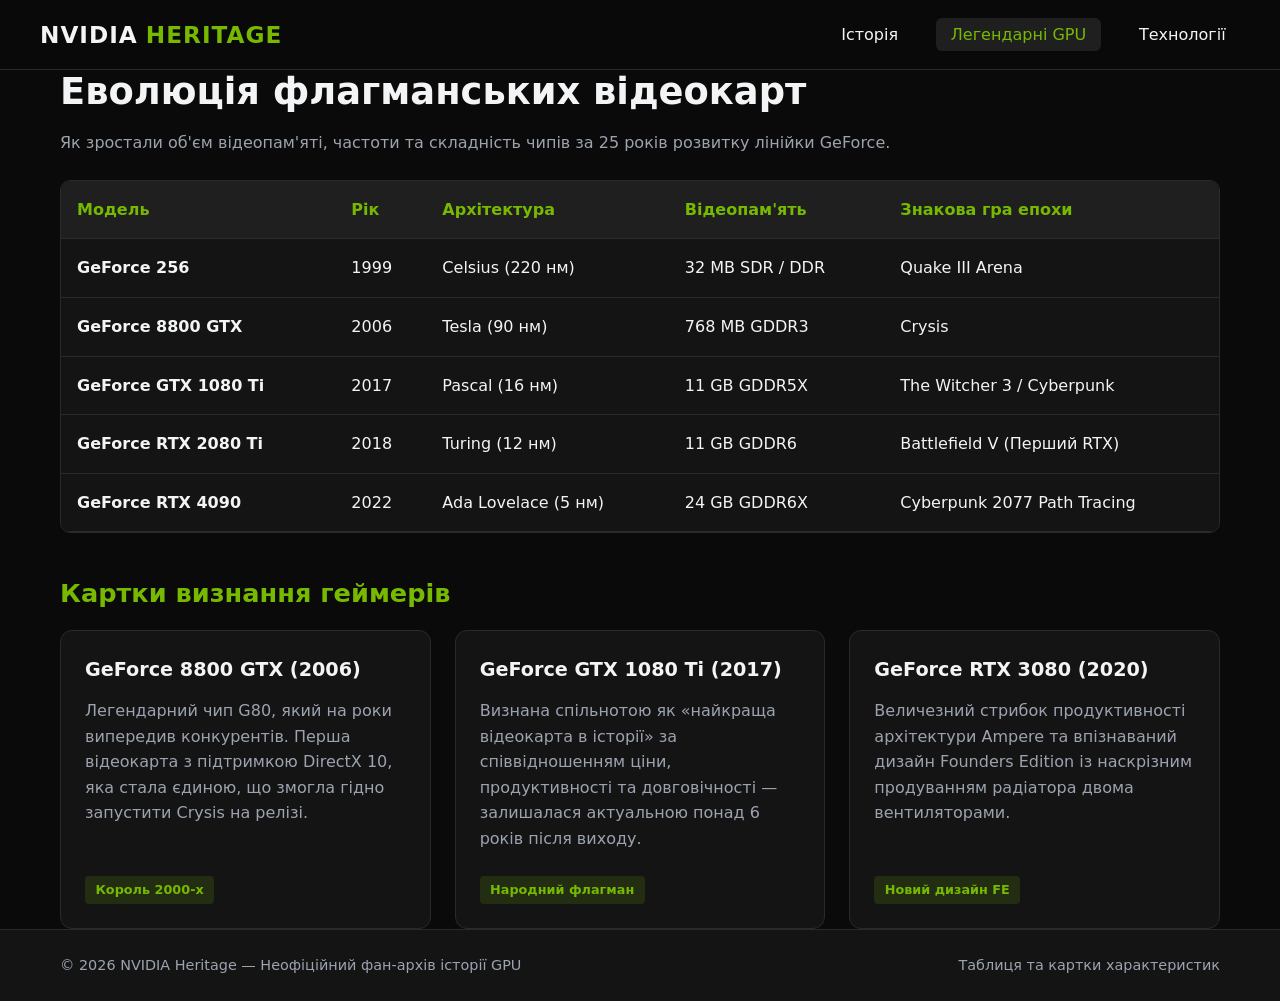
==== gpus.html @ 5155ca0e "NV HUB" ====
<!DOCTYPE html>
<html lang="uk">
<head>
  <meta charset="UTF-8">
  <meta name="viewport" content="width=device-width, initial-scale=1.0">
  <title>NVIDIA Heritage — Легендарні відеокарти</title>
  <link rel="stylesheet" href="css/style.css">
</head>
<body>
  <header>
    <div class="container navbar">
      <a href="index.html" class="logo">NVIDIA <span>HERITAGE</span></a>
      <ul class="nav-links">
        <li><a href="index.html">Історія</a></li>
        <li><a href="gpus.html" class="active">Легендарні GPU</a></li>
        <li><a href="tech.html">Технології</a></li>
      </ul>
    </div>
  </header>

  <main class="container">
    <h1>Еволюція флагманських відеокарт</h1>
    <p>Як зростали об'єм відеопам'яті, частоти та складність чипів за 25 років розвитку лінійки GeForce.</p>

    <div class="table-wrapper">
      <table>
        <thead>
          <tr>
            <th>Модель</th>
            <th>Рік</th>
            <th>Архітектура</th>
            <th>Відеопам'ять</th>
            <th>Знакова гра епохи</th>
          </tr>
        </thead>
        <tbody>
          <tr>
            <td><strong>GeForce 256</strong></td>
            <td>1999</td>
            <td>Celsius (220 нм)</td>
            <td>32 MB SDR / DDR</td>
            <td>Quake III Arena</td>
          </tr>
          <tr>
            <td><strong>GeForce 8800 GTX</strong></td>
            <td>2006</td>
            <td>Tesla (90 нм)</td>
            <td>768 MB GDDR3</td>
            <td>Crysis</td>
          </tr>
          <tr>
            <td><strong>GeForce GTX 1080 Ti</strong></td>
            <td>2017</td>
            <td>Pascal (16 нм)</td>
            <td>11 GB GDDR5X</td>
            <td>The Witcher 3 / Cyberpunk</td>
          </tr>
          <tr>
            <td><strong>GeForce RTX 2080 Ti</strong></td>
            <td>2018</td>
            <td>Turing (12 нм)</td>
            <td>11 GB GDDR6</td>
            <td>Battlefield V (Перший RTX)</td>
          </tr>
          <tr>
            <td><strong>GeForce RTX 4090</strong></td>
            <td>2022</td>
            <td>Ada Lovelace (5 нм)</td>
            <td>24 GB GDDR6X</td>
            <td>Cyberpunk 2077 Path Tracing</td>
          </tr>
        </tbody>
      </table>
    </div>

    <h2>Картки визнання геймерів</h2>
    <div class="grid-3">
      <article class="card">
        <div>
          <h3>GeForce 8800 GTX (2006)</h3>
          <p>Легендарний чип G80, який на роки випередив конкурентів. Перша відеокарта з підтримкою DirectX 10, яка стала єдиною, що змогла гідно запустити Crysis на релізі.</p>
        </div>
        <span class="tag">Король 2000-х</span>
      </article>

      <article class="card">
        <div>
          <h3>GeForce GTX 1080 Ti (2017)</h3>
          <p>Визнана спільнотою як «найкраща відеокарта в історії» за співвідношенням ціни, продуктивності та довговічності — залишалася актуальною понад 6 років після виходу.</p>
        </div>
        <span class="tag">Народний флагман</span>
      </article>

      <article class="card">
        <div>
          <h3>GeForce RTX 3080 (2020)</h3>
          <p>Величезний стрибок продуктивності архітектури Ampere та впізнаваний дизайн Founders Edition із наскрізним продуванням радіатора двома вентиляторами.</p>
        </div>
        <span class="tag">Новий дизайн FE</span>
      </article>
    </div>
  </main>

  <footer>
    <div class="container footer-content">
      <span>© 2026 NVIDIA Heritage — Неофіційний фан-архів історії GPU</span>
      <span>Таблиця та картки характеристик</span>
    </div>
  </footer>
</body>
</html>
---- css/style.css ----
/* Фірмова палітра NVIDIA */
:root {
  --bg-dark: #0a0a0a;
  --bg-card: #141414;
  --bg-elevated: #1f1f1f;
  --text-main: #f3f4f6;
  --text-muted: #9ca3af;
  --accent: #76b900;      /* Фірмовий зелений NVIDIA */
  --accent-hover: #5e9400;
  --border: #2a2a2a;
}

* {
  box-sizing: border-box;
  margin: 0;
  padding: 0;
}

html {
  scroll-behavior: smooth;
}

body {
  font-family: 'Segoe UI', system-ui, -apple-system, sans-serif;
  background-color: var(--bg-dark);
  color: var(--text-main);
  line-height: 1.6;
  display: flex;
  flex-direction: column;
  min-height: 100vh;
}

a {
  color: inherit;
  text-decoration: none;
}

.container {
  width: 100%;
  max-width: 1200px;
  margin: 0 auto;
  padding: 0 1.25rem;
}

/* --- HEADER & NAVIGATION (Flexbox) --- */
header {
  background-color: rgba(10, 10, 10, 0.95);
  border-bottom: 1px solid var(--border);
  position: sticky;
  top: 0;
  z-index: 100;
}

.navbar {
  display: flex;
  justify-content: space-between;
  align-items: center;
  padding: 1rem 0;
  flex-wrap: wrap;
  gap: 1rem;
}

.logo {
  font-size: 1.45rem;
  font-weight: 800;
  letter-spacing: 1px;
  text-transform: uppercase;
  display: flex;
  align-items: center;
  gap: 0.5rem;
}

.logo span {
  color: var(--accent);
}

.nav-links {
  display: flex;
  list-style: none;
  gap: 1.5rem;
}

.nav-links a {
  font-weight: 500;
  padding: 0.45rem 0.9rem;
  border-radius: 6px;
  transition: all 0.2s ease;
}

.nav-links a:hover,
.nav-links a.active {
  background-color: var(--bg-elevated);
  color: var(--accent);
}

/* --- MAIN --- */
main {
  flex: 1;
  padding: 2.5rem 0;
}

h1 {
  font-size: 2.3rem;
  margin-bottom: 1rem;
  line-height: 1.2;
}

h2 {
  font-size: 1.6rem;
  margin: 2.5rem 0 1rem;
  color: var(--accent);
}

p {
  margin-bottom: 1rem;
  color: var(--text-muted);
}

.btn {
  display: inline-block;
  background-color: var(--accent);
  color: #000000;
  font-weight: 700;
  padding: 0.8rem 1.6rem;
  border-radius: 6px;
  border: none;
  cursor: pointer;
  text-transform: uppercase;
  font-size: 0.9rem;
  letter-spacing: 0.5px;
  transition: background 0.2s;
}

.btn:hover {
  background-color: var(--accent-hover);
  color: #ffffff;
}

/* --- HERO SECTION (CSS Grid) --- */
.hero {
  display: grid;
  grid-template-columns: 1.3fr 1fr;
  gap: 2.5rem;
  align-items: center;
  background: linear-gradient(145deg, #141414, #0f1a05);
  padding: 2.5rem;
  border-radius: 14px;
  border: 1px solid var(--border);
  border-left: 4px solid var(--accent);
}

.hero-stats {
  background-color: var(--bg-dark);
  border: 1px solid var(--border);
  border-radius: 10px;
  padding: 1.5rem;
  display: flex;
  flex-direction: column;
  gap: 0.85rem;
}

.stat-row {
  display: flex;
  justify-content: space-between;
  border-bottom: 1px solid var(--border);
  padding-bottom: 0.5rem;
  font-size: 0.95rem;
}

.stat-row:last-child {
  border-bottom: none;
  padding-bottom: 0;
}

.stat-row strong {
  color: var(--accent);
}

/* --- CARDS GRID (CSS Grid) --- */
.grid-3 {
  display: grid;
  grid-template-columns: repeat(3, 1fr);
  gap: 1.5rem;
}

.card {
  background-color: var(--bg-card);
  border: 1px solid var(--border);
  border-radius: 12px;
  padding: 1.5rem;
  display: flex;
  flex-direction: column;
  justify-content: space-between;
  transition: border-color 0.2s;
}

.card:hover {
  border-color: var(--accent);
}

.card-link {
  cursor: pointer;
  transition: transform 0.2s ease, border-color 0.2s ease, box-shadow 0.2s ease;
}

.card-link:hover {
  transform: translateY(-4px);
  border-color: var(--accent);
  box-shadow: 0 8px 24px rgba(118, 185, 0, 0.15);
}

.card-hint {
  display: inline-block;
  margin-top: 1rem;
  font-size: 0.85rem;
  color: var(--accent);
  font-weight: 600;
}

.card h3 {
  margin-bottom: 0.75rem;
  color: var(--text-main);
  font-size: 1.2rem;
}

.tag {
  display: inline-block;
  font-size: 0.8rem;
  padding: 0.25rem 0.65rem;
  border-radius: 4px;
  background: rgba(118, 185, 0, 0.15);
  color: var(--accent);
  font-weight: 600;
  margin-top: 0.5rem;
  align-self: flex-start;
}

.era-details {
  display: flex;
  flex-direction: column;
  gap: 2.5rem;
  margin-top: 2rem;
}

.era-block {
  display: grid;
  grid-template-columns: 1fr 1.2fr;
  gap: 2rem;
  align-items: center;
  background-color: var(--bg-card);
  border: 1px solid var(--border);
  border-radius: 14px;
  padding: 2rem;
  scroll-margin-top: 90px;
}

.era-block.reverse {
  grid-template-columns: 1.2fr 1fr;
}

.era-block.reverse .era-media {
  order: 2;
}

.era-img {
  width: 100%;
  aspect-ratio: 16 / 9;
  object-fit: cover;
  border-radius: 10px;
  border: 1px solid var(--border);
  display: block;
}

.era-text h3 {
  font-size: 1.4rem;
  color: var(--text-main);
  margin-bottom: 0.75rem;
}

.era-specs {
  list-style: none;
  margin-top: 1rem;
  padding-top: 1rem;
  border-top: 1px solid var(--border);
  display: flex;
  flex-wrap: wrap;
  gap: 1rem;
  font-size: 0.85rem;
  color: var(--text-muted);
}

.era-specs li strong {
  color: var(--accent);
}

/* --- TABLE (Page 2) --- */
.table-wrapper {
  overflow-x: auto;
  margin: 1.5rem 0 2.5rem;
  border-radius: 10px;
  border: 1px solid var(--border);
}

table {
  width: 100%;
  border-collapse: collapse;
  background-color: var(--bg-card);
  text-align: left;
}

th, td {
  padding: 1rem;
  border-bottom: 1px solid var(--border);
}

th {
  background-color: var(--bg-elevated);
  color: var(--accent);
  font-weight: 700;
}

tr:hover td {
  background-color: rgba(118, 185, 0, 0.04);
}

/* --- TECH & FORM LAYOUT (Page 3 - CSS Grid) --- */
.tech-layout {
  display: grid;
  grid-template-columns: 1.4fr 1fr;
  gap: 2rem;
  margin-top: 1.5rem;
}

.timeline-item {
  background: var(--bg-card);
  padding: 1.25rem 1.5rem;
  border-left: 3px solid var(--accent);
  border-radius: 0 8px 8px 0;
  margin-bottom: 1rem;
}

.timeline-item h3 {
  margin-bottom: 0.4rem;
  color: var(--text-main);
}

.fan-form {
  background: var(--bg-card);
  padding: 1.75rem;
  border-radius: 12px;
  border: 1px solid var(--border);
  display: flex;
  flex-direction: column;
  gap: 1rem;
}

.fan-form h2 {
  margin-top: 0;
}

.form-group {
  display: flex;
  flex-direction: column;
  gap: 0.4rem;
}

label {
  font-size: 0.9rem;
  font-weight: 500;
}

input, textarea, select {
  padding: 0.75rem;
  border-radius: 6px;
  border: 1px solid var(--border);
  background-color: var(--bg-dark);
  color: var(--text-main);
  font-family: inherit;
}

input:focus, textarea:focus, select:focus {
  outline: none;
  border-color: var(--accent);
}

/* --- FOOTER (Flexbox) --- */
footer {
  background-color: var(--bg-card);
  border-top: 1px solid var(--border);
  padding: 1.5rem 0;
  margin-top: auto;
}

.footer-content {
  display: flex;
  justify-content: space-between;
  align-items: center;
  flex-wrap: wrap;
  gap: 1rem;
  color: var(--text-muted);
  font-size: 0.9rem;
}

/* =========================================
   МЕДІАЗАПИТИ (3 РОЗМІТКИ)
   ========================================= */

/* Планшети (до 900px) */
@media (max-width: 900px) {
  .hero {
    grid-template-columns: 1fr;
    padding: 1.75rem;
  }

  .grid-3 {
    grid-template-columns: repeat(2, 1fr);
  }

  .tech-layout {
    grid-template-columns: 1fr;
  }

  .era-block,
  .era-block.reverse {
    grid-template-columns: 1fr;
    padding: 1.5rem;
  }

  .era-block.reverse .era-media {
    order: 0;
  }
}

/* Мобільні телефони (до 600px) */
@media (max-width: 600px) {
  h1 {
    font-size: 1.75rem;
  }

  .navbar {
    flex-direction: column;
    align-items: flex-start;
  }

  .nav-links {
    width: 100%;
    justify-content: space-between;
    gap: 0.4rem;
  }

  .nav-links a {
    padding: 0.4rem 0.5rem;
    font-size: 0.92rem;
  }

  .grid-3 {
    grid-template-columns: 1fr;
  }

  .footer-content {
    flex-direction: column;
    text-align: center;
  }
}
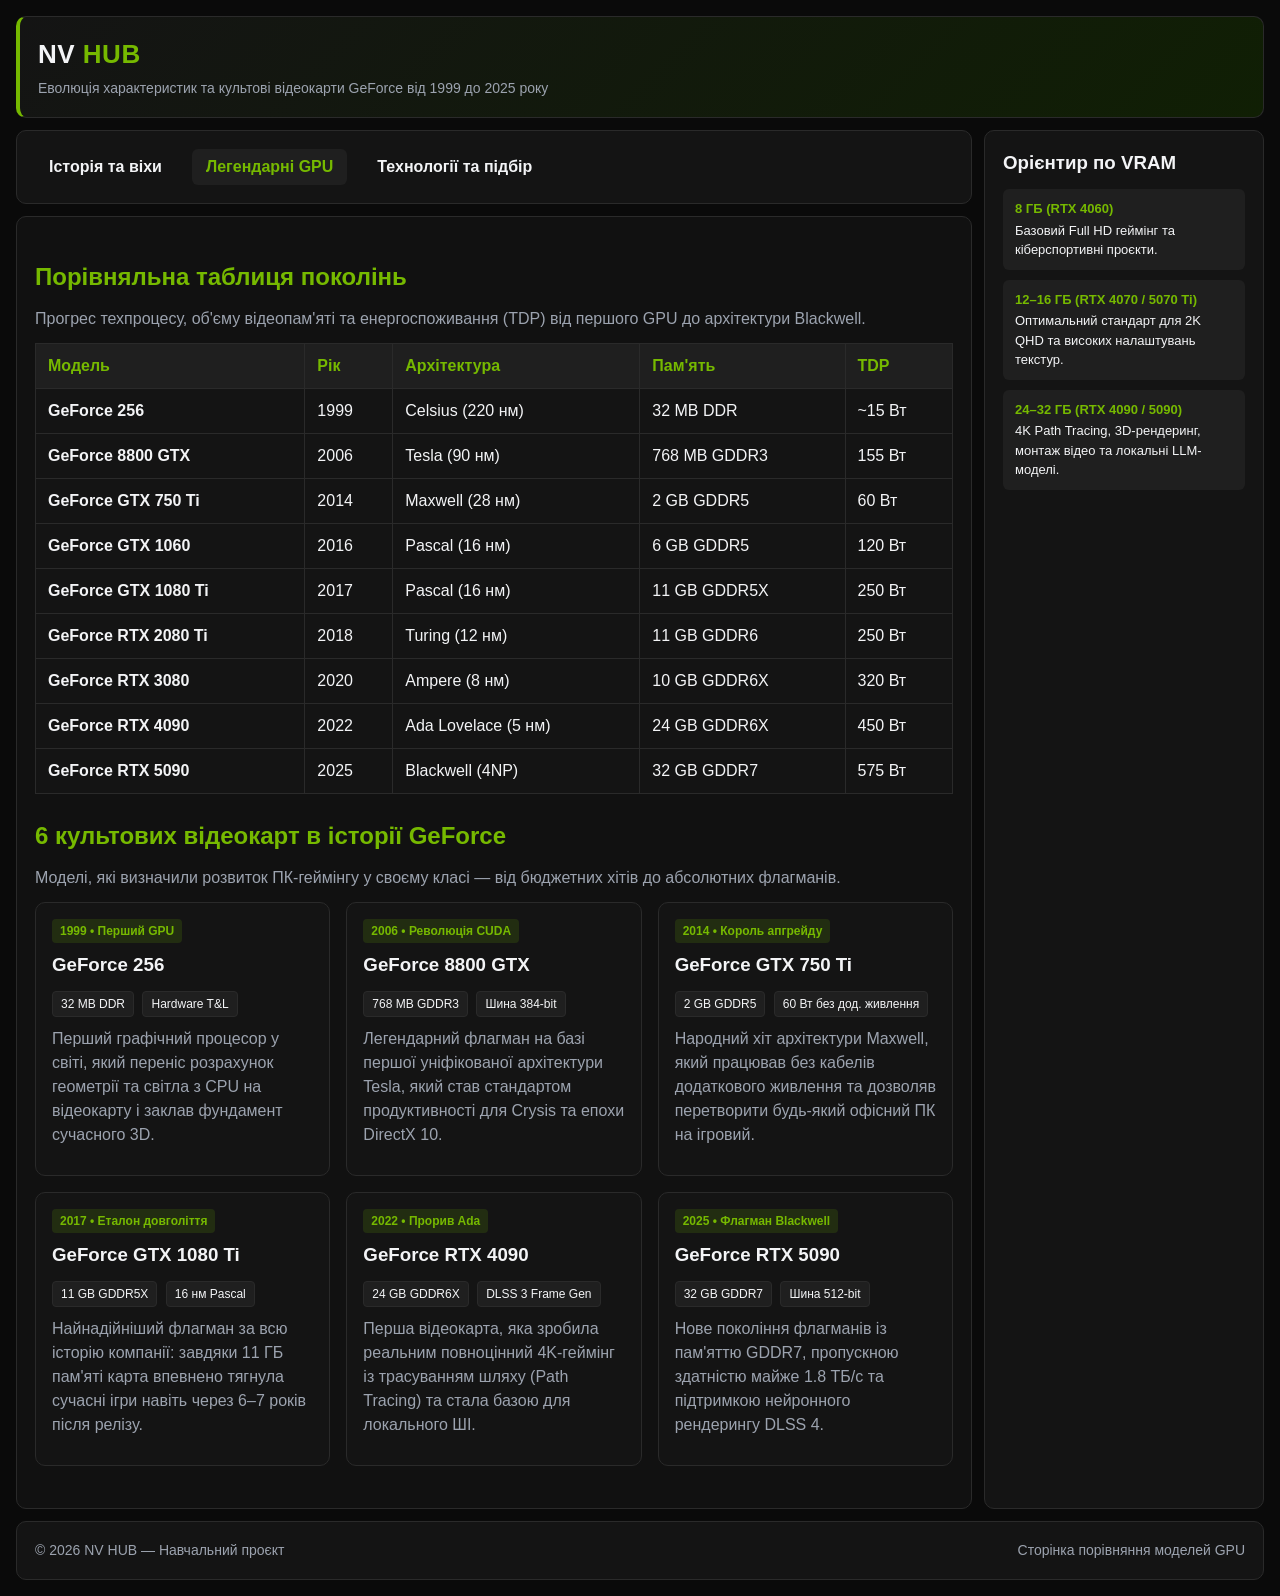
==== commit 65826ae3: "final" ====
--- a/gpus.html
+++ b/gpus.html
@@ -3,109 +3,193 @@
 <head>
   <meta charset="UTF-8">
   <meta name="viewport" content="width=device-width, initial-scale=1.0">
-  <title>NVIDIA Heritage — Легендарні відеокарти</title>
+  <title>NV HUB — Легендарні відеокарти</title>
   <link rel="stylesheet" href="css/style.css">
 </head>
 <body>
-  <header>
-    <div class="container navbar">
-      <a href="index.html" class="logo">NVIDIA <span>HERITAGE</span></a>
-      <ul class="nav-links">
-        <li><a href="index.html">Історія</a></li>
+  <div class="grid-container">
+    <header class="header">
+      <h1>NV <span>HUB</span></h1>
+      <p>Еволюція характеристик та культові відеокарти GeForce від 1999 до 2025 року</p>
+    </header>
+
+    <nav class="top-menu">
+      <ul class="menu-list">
+        <li><a href="index.html">Історія та віхи</a></li>
         <li><a href="gpus.html" class="active">Легендарні GPU</a></li>
-        <li><a href="tech.html">Технології</a></li>
+        <li><a href="tech.html">Технології та підбір</a></li>
       </ul>
-    </div>
-  </header>
+    </nav>
 
-  <main class="container">
-    <h1>Еволюція флагманських відеокарт</h1>
-    <p>Як зростали об'єм відеопам'яті, частоти та складність чипів за 25 років розвитку лінійки GeForce.</p>
+    <main class="content">
+      <h2>Порівняльна таблиця поколінь</h2>
+      <p>Прогрес техпроцесу, об'єму відеопам'яті та енергоспоживання (TDP) від першого GPU до архітектури Blackwell.</p>
 
-    <div class="table-wrapper">
-      <table>
-        <thead>
-          <tr>
-            <th>Модель</th>
-            <th>Рік</th>
-            <th>Архітектура</th>
-            <th>Відеопам'ять</th>
-            <th>Знакова гра епохи</th>
-          </tr>
-        </thead>
-        <tbody>
-          <tr>
-            <td><strong>GeForce 256</strong></td>
-            <td>1999</td>
-            <td>Celsius (220 нм)</td>
-            <td>32 MB SDR / DDR</td>
-            <td>Quake III Arena</td>
-          </tr>
-          <tr>
-            <td><strong>GeForce 8800 GTX</strong></td>
-            <td>2006</td>
-            <td>Tesla (90 нм)</td>
-            <td>768 MB GDDR3</td>
-            <td>Crysis</td>
-          </tr>
-          <tr>
-            <td><strong>GeForce GTX 1080 Ti</strong></td>
-            <td>2017</td>
-            <td>Pascal (16 нм)</td>
-            <td>11 GB GDDR5X</td>
-            <td>The Witcher 3 / Cyberpunk</td>
-          </tr>
-          <tr>
-            <td><strong>GeForce RTX 2080 Ti</strong></td>
-            <td>2018</td>
-            <td>Turing (12 нм)</td>
-            <td>11 GB GDDR6</td>
-            <td>Battlefield V (Перший RTX)</td>
-          </tr>
-          <tr>
-            <td><strong>GeForce RTX 4090</strong></td>
-            <td>2022</td>
-            <td>Ada Lovelace (5 нм)</td>
-            <td>24 GB GDDR6X</td>
-            <td>Cyberpunk 2077 Path Tracing</td>
-          </tr>
-        </tbody>
-      </table>
-    </div>
+      <div class="table-wrap">
+        <table class="gpu-table">
+          <thead>
+            <tr>
+              <th>Модель</th>
+              <th>Рік</th>
+              <th>Архітектура</th>
+              <th>Пам'ять</th>
+              <th>TDP</th>
+            </tr>
+          </thead>
+          <tbody>
+            <tr>
+              <td><strong>GeForce 256</strong></td>
+              <td>1999</td>
+              <td>Celsius (220 нм)</td>
+              <td>32 MB DDR</td>
+              <td>~15 Вт</td>
+            </tr>
+            <tr>
+              <td><strong>GeForce 8800 GTX</strong></td>
+              <td>2006</td>
+              <td>Tesla (90 нм)</td>
+              <td>768 MB GDDR3</td>
+              <td>155 Вт</td>
+            </tr>
+            <tr>
+              <td><strong>GeForce GTX 750 Ti</strong></td>
+              <td>2014</td>
+              <td>Maxwell (28 нм)</td>
+              <td>2 GB GDDR5</td>
+              <td>60 Вт</td>
+            </tr>
+            <tr>
+              <td><strong>GeForce GTX 1060</strong></td>
+              <td>2016</td>
+              <td>Pascal (16 нм)</td>
+              <td>6 GB GDDR5</td>
+              <td>120 Вт</td>
+            </tr>
+            <tr>
+              <td><strong>GeForce GTX 1080 Ti</strong></td>
+              <td>2017</td>
+              <td>Pascal (16 нм)</td>
+              <td>11 GB GDDR5X</td>
+              <td>250 Вт</td>
+            </tr>
+            <tr>
+              <td><strong>GeForce RTX 2080 Ti</strong></td>
+              <td>2018</td>
+              <td>Turing (12 нм)</td>
+              <td>11 GB GDDR6</td>
+              <td>250 Вт</td>
+            </tr>
+            <tr>
+              <td><strong>GeForce RTX 3080</strong></td>
+              <td>2020</td>
+              <td>Ampere (8 нм)</td>
+              <td>10 GB GDDR6X</td>
+              <td>320 Вт</td>
+            </tr>
+            <tr>
+              <td><strong>GeForce RTX 4090</strong></td>
+              <td>2022</td>
+              <td>Ada Lovelace (5 нм)</td>
+              <td>24 GB GDDR6X</td>
+              <td>450 Вт</td>
+            </tr>
+            <tr>
+              <td><strong>GeForce RTX 5090</strong></td>
+              <td>2025</td>
+              <td>Blackwell (4NP)</td>
+              <td>32 GB GDDR7</td>
+              <td>575 Вт</td>
+            </tr>
+          </tbody>
+        </table>
+      </div>
 
-    <h2>Картки визнання геймерів</h2>
-    <div class="grid-3">
-      <article class="card">
-        <div>
-          <h3>GeForce 8800 GTX (2006)</h3>
-          <p>Легендарний чип G80, який на роки випередив конкурентів. Перша відеокарта з підтримкою DirectX 10, яка стала єдиною, що змогла гідно запустити Crysis на релізі.</p>
-        </div>
-        <span class="tag">Король 2000-х</span>
-      </article>
+      <h2>6 культових відеокарт в історії GeForce</h2>
+      <p>Моделі, які визначили розвиток ПК-геймінгу у своєму класі — від бюджетних хітів до абсолютних флагманів.</p>
 
-      <article class="card">
-        <div>
-          <h3>GeForce GTX 1080 Ti (2017)</h3>
-          <p>Визнана спільнотою як «найкраща відеокарта в історії» за співвідношенням ціни, продуктивності та довговічності — залишалася актуальною понад 6 років після виходу.</p>
-        </div>
-        <span class="tag">Народний флагман</span>
-      </article>
+      <div class="flex-container">
+        <article class="flex-item">
+          <span class="tag">1999 • Перший GPU</span>
+          <h3>GeForce 256</h3>
+          <div>
+            <span class="spec-badge">32 MB DDR</span>
+            <span class="spec-badge">Hardware T&L</span>
+          </div>
+          <p>Перший графічний процесор у світі, який переніс розрахунок геометрії та світла з CPU на відеокарту і заклав фундамент сучасного 3D.</p>
+        </article>
 
-      <article class="card">
-        <div>
-          <h3>GeForce RTX 3080 (2020)</h3>
-          <p>Величезний стрибок продуктивності архітектури Ampere та впізнаваний дизайн Founders Edition із наскрізним продуванням радіатора двома вентиляторами.</p>
-        </div>
-        <span class="tag">Новий дизайн FE</span>
-      </article>
-    </div>
-  </main>
+        <article class="flex-item">
+          <span class="tag">2006 • Революція CUDA</span>
+          <h3>GeForce 8800 GTX</h3>
+          <div>
+            <span class="spec-badge">768 MB GDDR3</span>
+            <span class="spec-badge">Шина 384-bit</span>
+          </div>
+          <p>Легендарний флагман на базі першої уніфікованої архітектури Tesla, який став стандартом продуктивності для Crysis та епохи DirectX 10.</p>
+        </article>
 
-  <footer>
-    <div class="container footer-content">
-      <span>© 2026 NVIDIA Heritage — Неофіційний фан-архів історії GPU</span>
-      <span>Таблиця та картки характеристик</span>
-    </div>
-  </footer>
+        <article class="flex-item">
+          <span class="tag">2014 • Король апгрейду</span>
+          <h3>GeForce GTX 750 Ti</h3>
+          <div>
+            <span class="spec-badge">2 GB GDDR5</span>
+            <span class="spec-badge">60 Вт без дод. живлення</span>
+          </div>
+          <p>Народний хіт архітектури Maxwell, який працював без кабелів додаткового живлення та дозволяв перетворити будь-який офісний ПК на ігровий.</p>
+        </article>
+
+        <article class="flex-item">
+          <span class="tag">2017 • Еталон довголіття</span>
+          <h3>GeForce GTX 1080 Ti</h3>
+          <div>
+            <span class="spec-badge">11 GB GDDR5X</span>
+            <span class="spec-badge">16 нм Pascal</span>
+          </div>
+          <p>Найнадійніший флагман за всю історію компанії: завдяки 11 ГБ пам'яті карта впевнено тягнула сучасні ігри навіть через 6–7 років після релізу.</p>
+        </article>
+
+        <article class="flex-item">
+          <span class="tag">2022 • Прорив Ada</span>
+          <h3>GeForce RTX 4090</h3>
+          <div>
+            <span class="spec-badge">24 GB GDDR6X</span>
+            <span class="spec-badge">DLSS 3 Frame Gen</span>
+          </div>
+          <p>Перша відеокарта, яка зробила реальним повноцінний 4K-геймінг із трасуванням шляху (Path Tracing) та стала базою для локального ШІ.</p>
+        </article>
+
+        <article class="flex-item">
+          <span class="tag">2025 • Флагман Blackwell</span>
+          <h3>GeForce RTX 5090</h3>
+          <div>
+            <span class="spec-badge">32 GB GDDR7</span>
+            <span class="spec-badge">Шина 512-bit</span>
+          </div>
+          <p>Нове покоління флагманів із пам'яттю GDDR7, пропускною здатністю майже 1.8 ТБ/с та підтримкою нейронного рендерингу DLSS 4.</p>
+        </article>
+      </div>
+    </main>
+
+    <aside class="right-menu">
+      <h3>Орієнтир по VRAM</h3>
+      <div class="fact-box">
+        <strong>8 ГБ (RTX 4060)</strong>
+        Базовий Full HD геймінг та кіберспортивні проєкти.
+      </div>
+      <div class="fact-box">
+        <strong>12–16 ГБ (RTX 4070 / 5070 Ti)</strong>
+        Оптимальний стандарт для 2K QHD та високих налаштувань текстур.
+      </div>
+      <div class="fact-box">
+        <strong>24–32 ГБ (RTX 4090 / 5090)</strong>
+        4K Path Tracing, 3D-рендеринг, монтаж відео та локальні LLM-моделі.
+      </div>
+    </aside>
+
+    <footer class="footer">
+      <span>© 2026 NV HUB — Навчальний проєкт</span>
+      <span>Сторінка порівняння моделей GPU</span>
+    </footer>
+  </div>
 </body>
 </html>
--- a/css/style.css
+++ b/css/style.css
@@ -1,464 +1,368 @@
-/* Фірмова палітра NVIDIA */
+* {
+  box-sizing: border-box;
+}
+
+html {
+  scroll-behavior: smooth;
+}
+
 :root {
   --bg-dark: #0a0a0a;
-  --bg-card: #141414;
+  --bg-panel: #141414;
   --bg-elevated: #1f1f1f;
   --text-main: #f3f4f6;
   --text-muted: #9ca3af;
-  --accent: #76b900;      /* Фірмовий зелений NVIDIA */
+  --accent: #76b900;
   --accent-hover: #5e9400;
   --border: #2a2a2a;
 }
 
-* {
-  box-sizing: border-box;
+body {
+  margin: 0;
+  padding: 16px;
+  font-family: 'Segoe UI', Arial, sans-serif;
+  line-height: 1.5;
+  color: var(--text-main);
+  background: var(--bg-dark);
+}
+
+h1, h2, h3 {
+  margin: 0 0 12px;
+}
+
+h2 {
+  color: var(--accent);
+  margin-top: 24px;
+}
+
+p {
+  margin: 0 0 12px;
+  color: var(--text-muted);
+}
+
+a {
+  color: var(--accent);
+  text-decoration: none;
+}
+
+/* Базові стилі секцій каркасу */
+.header,
+.top-menu,
+.content,
+.right-menu,
+.footer {
+  padding: 18px;
+  border-radius: 10px;
+  border: 1px solid var(--border);
+}
+
+.header     { background: linear-gradient(135deg, #141414, #101f04); border-left: 4px solid var(--accent); }
+.top-menu   { background: var(--bg-panel); }
+.content    { background: #111111; }
+.right-menu { background: var(--bg-panel); }
+.footer     { background: var(--bg-panel); color: var(--text-muted); }
+
+.header h1 {
+  margin: 0;
+  font-size: 26px;
+  letter-spacing: 0.5px;
+  text-transform: uppercase;
+}
+
+.header h1 span {
+  color: var(--accent);
+}
+
+.header p {
+  margin: 4px 0 0;
+  font-size: 14px;
+}
+
+.right-menu ul {
+  margin: 0;
+  padding-left: 18px;
+  color: var(--text-muted);
+}
+
+.right-menu li {
+  margin-bottom: 8px;
+}
+
+/* ============================================================
+   КРОК 1 · КАРКАС СТОРІНКИ НА GRID (grid-template-areas)
+   ============================================================ */
+
+.grid-container {
+  display: grid;
+  max-width: 1400px;
+  margin: 0 auto;
+  grid-template-columns: 1fr 280px;
+  grid-template-rows: auto auto 1fr auto;
+  grid-template-areas:
+    "header  header"
+    "nav     right"
+    "content right"
+    "footer  footer";
+  gap: 12px;
+  min-height: calc(100vh - 32px);
+}
+
+.header     { grid-area: header; }
+.top-menu   { grid-area: nav; }
+.content    { grid-area: content; }
+.right-menu { grid-area: right; }
+.footer     { grid-area: footer; }
+
+/* ============================================================
+   КРОК 2 · ГОРИЗОНТАЛЬНЕ МЕНЮ НА FLEXBOX
+   ============================================================ */
+
+.menu-list {
+  display: flex;
+  flex-wrap: wrap;
+  gap: 16px;
+  list-style: none;
   margin: 0;
   padding: 0;
 }
 
-html {
-  scroll-behavior: smooth;
-}
-
-body {
-  font-family: 'Segoe UI', system-ui, -apple-system, sans-serif;
-  background-color: var(--bg-dark);
-  color: var(--text-main);
-  line-height: 1.6;
+.menu-list a {
+  display: inline-block;
+  padding: 6px 14px;
+  border-radius: 6px;
+  color: var(--text-main);
+  font-weight: 600;
+  transition: background 0.2s, color 0.2s;
+}
+
+.menu-list a:hover,
+.menu-list a.active {
+  background: var(--bg-elevated);
+  color: var(--accent);
+}
+
+/* ============================================================
+   КРОК 3 · РЯД КАРТОК НА FLEXBOX + ТОЧКИ ЗЛАМУ
+   ============================================================ */
+
+.flex-container {
+  display: flex;
+  flex-wrap: wrap;
+  gap: 16px;
+  margin-bottom: 24px;
+}
+
+.flex-item {
+  flex: 1 1 240px;
+  background: var(--bg-panel);
+  border: 1px solid var(--border);
+  border-radius: 10px;
+  padding: 16px;
   display: flex;
   flex-direction: column;
-  min-height: 100vh;
-}
-
-a {
-  color: inherit;
-  text-decoration: none;
-}
-
-.container {
+  transition: border-color 0.2s, transform 0.2s, box-shadow 0.2s;
+}
+
+.flex-item:hover {
+  border-color: var(--accent);
+  transform: translateY(-2px);
+  box-shadow: 0 6px 18px rgba(118, 185, 0, 0.12);
+}
+
+.flex-item img {
   width: 100%;
-  max-width: 1200px;
-  margin: 0 auto;
-  padding: 0 1.25rem;
-}
-
-/* --- HEADER & NAVIGATION (Flexbox) --- */
-header {
-  background-color: rgba(10, 10, 10, 0.95);
-  border-bottom: 1px solid var(--border);
-  position: sticky;
-  top: 0;
-  z-index: 100;
-}
-
-.navbar {
-  display: flex;
-  justify-content: space-between;
-  align-items: center;
-  padding: 1rem 0;
-  flex-wrap: wrap;
-  gap: 1rem;
-}
-
-.logo {
-  font-size: 1.45rem;
-  font-weight: 800;
-  letter-spacing: 1px;
-  text-transform: uppercase;
-  display: flex;
-  align-items: center;
-  gap: 0.5rem;
-}
-
-.logo span {
-  color: var(--accent);
-}
-
-.nav-links {
-  display: flex;
-  list-style: none;
-  gap: 1.5rem;
-}
-
-.nav-links a {
-  font-weight: 500;
-  padding: 0.45rem 0.9rem;
-  border-radius: 6px;
-  transition: all 0.2s ease;
-}
-
-.nav-links a:hover,
-.nav-links a.active {
-  background-color: var(--bg-elevated);
-  color: var(--accent);
-}
-
-/* --- MAIN --- */
-main {
-  flex: 1;
-  padding: 2.5rem 0;
-}
-
-h1 {
-  font-size: 2.3rem;
-  margin-bottom: 1rem;
-  line-height: 1.2;
-}
-
-h2 {
-  font-size: 1.6rem;
-  margin: 2.5rem 0 1rem;
-  color: var(--accent);
-}
-
-p {
-  margin-bottom: 1rem;
-  color: var(--text-muted);
+  height: 160px;
+  object-fit: cover;
+  border-radius: 6px;
+  margin-bottom: 12px;
+  border: 1px solid var(--border);
+}
+
+.flex-item p {
+  flex-grow: 1;
 }
 
 .btn {
   display: inline-block;
-  background-color: var(--accent);
+  padding: 8px 16px;
+  border-radius: 6px;
+  background: var(--accent);
   color: #000000;
   font-weight: 700;
-  padding: 0.8rem 1.6rem;
-  border-radius: 6px;
+  font-size: 14px;
   border: none;
   cursor: pointer;
-  text-transform: uppercase;
-  font-size: 0.9rem;
-  letter-spacing: 0.5px;
-  transition: background 0.2s;
+  text-decoration: none;
+  transition: background 0.2s, color 0.2s;
 }
 
 .btn:hover {
-  background-color: var(--accent-hover);
+  background: var(--accent-hover);
   color: #ffffff;
 }
 
-/* --- HERO SECTION (CSS Grid) --- */
-.hero {
-  display: grid;
-  grid-template-columns: 1.3fr 1fr;
-  gap: 2.5rem;
-  align-items: center;
-  background: linear-gradient(145deg, #141414, #0f1a05);
-  padding: 2.5rem;
-  border-radius: 14px;
-  border: 1px solid var(--border);
-  border-left: 4px solid var(--accent);
-}
-
-.hero-stats {
-  background-color: var(--bg-dark);
-  border: 1px solid var(--border);
-  border-radius: 10px;
-  padding: 1.5rem;
-  display: flex;
-  flex-direction: column;
-  gap: 0.85rem;
-}
-
-.stat-row {
-  display: flex;
-  justify-content: space-between;
-  border-bottom: 1px solid var(--border);
-  padding-bottom: 0.5rem;
-  font-size: 0.95rem;
-}
-
-.stat-row:last-child {
-  border-bottom: none;
-  padding-bottom: 0;
-}
-
-.stat-row strong {
-  color: var(--accent);
-}
-
-/* --- CARDS GRID (CSS Grid) --- */
-.grid-3 {
-  display: grid;
-  grid-template-columns: repeat(3, 1fr);
-  gap: 1.5rem;
-}
-
-.card {
-  background-color: var(--bg-card);
-  border: 1px solid var(--border);
-  border-radius: 12px;
-  padding: 1.5rem;
-  display: flex;
-  flex-direction: column;
-  justify-content: space-between;
-  transition: border-color 0.2s;
-}
-
-.card:hover {
-  border-color: var(--accent);
-}
-
-.card-link {
-  cursor: pointer;
-  transition: transform 0.2s ease, border-color 0.2s ease, box-shadow 0.2s ease;
-}
-
-.card-link:hover {
-  transform: translateY(-4px);
-  border-color: var(--accent);
-  box-shadow: 0 8px 24px rgba(118, 185, 0, 0.15);
-}
-
-.card-hint {
-  display: inline-block;
-  margin-top: 1rem;
-  font-size: 0.85rem;
-  color: var(--accent);
-  font-weight: 600;
-}
-
-.card h3 {
-  margin-bottom: 0.75rem;
-  color: var(--text-main);
-  font-size: 1.2rem;
+.flex-item .btn {
+  align-self: flex-end;
+}
+
+@media (max-width: 1150px) {
+  .flex-item {
+    flex: 0 0 calc(50% - 8px);
+  }
+}
+
+@media (max-width: 720px) {
+  .flex-item {
+    flex: 0 0 100%;
+  }
+}
+
+/* ============================================================
+   ДОДАТКОВІ ЕЛЕМЕНТИ КОНТЕНТУ (Епохи, Таблиця, Форма)
+   ============================================================ */
+
+.era-detail {
+  background: var(--bg-panel);
+  border: 1px solid var(--border);
+  border-left: 3px solid var(--accent);
+  border-radius: 8px;
+  padding: 18px;
+  margin-bottom: 16px;
+  scroll-margin-top: 20px;
+}
+
+.era-detail ul {
+  margin: 10px 0 0;
+  padding-left: 20px;
+  color: var(--text-muted);
+}
+
+.era-detail li {
+  margin-bottom: 6px;
+}
+
+.era-detail li strong {
+  color: var(--text-main);
 }
 
 .tag {
   display: inline-block;
-  font-size: 0.8rem;
-  padding: 0.25rem 0.65rem;
+  align-self: flex-start;
+  font-size: 12px;
+  font-weight: 700;
+  padding: 3px 8px;
   border-radius: 4px;
   background: rgba(118, 185, 0, 0.15);
   color: var(--accent);
+  margin-bottom: 8px;
+}
+
+.spec-badge {
+  display: inline-block;
+  font-size: 12px;
+  background: var(--bg-elevated);
+  border: 1px solid var(--border);
+  padding: 3px 8px;
+  border-radius: 4px;
+  margin: 0 4px 10px 0;
+  color: var(--text-main);
+}
+
+.fact-box {
+  background: var(--bg-elevated);
+  border-radius: 6px;
+  padding: 10px 12px;
+  margin-bottom: 10px;
+  font-size: 13px;
+}
+
+.fact-box strong {
+  display: block;
+  color: var(--accent);
+  margin-bottom: 2px;
+}
+
+.table-wrap {
+  overflow-x: auto;
+  margin-bottom: 24px;
+}
+
+.gpu-table {
+  border-collapse: collapse;
+  width: 100%;
+  background: var(--bg-panel);
+}
+
+.gpu-table th,
+.gpu-table td {
+  border: 1px solid var(--border);
+  padding: 10px 12px;
+  text-align: left;
+}
+
+.gpu-table th {
+  background: var(--bg-elevated);
+  color: var(--accent);
+}
+
+.gpu-form {
+  display: flex;
+  flex-direction: column;
+  gap: 12px;
+  background: var(--bg-panel);
+  padding: 18px;
+  border-radius: 10px;
+  border: 1px solid var(--border);
+}
+
+.form-group {
+  display: flex;
+  flex-direction: column;
+  gap: 4px;
+}
+
+.form-group label {
+  font-size: 14px;
   font-weight: 600;
-  margin-top: 0.5rem;
-  align-self: flex-start;
-}
-
-.era-details {
-  display: flex;
-  flex-direction: column;
-  gap: 2.5rem;
-  margin-top: 2rem;
-}
-
-.era-block {
-  display: grid;
-  grid-template-columns: 1fr 1.2fr;
-  gap: 2rem;
-  align-items: center;
-  background-color: var(--bg-card);
-  border: 1px solid var(--border);
-  border-radius: 14px;
-  padding: 2rem;
-  scroll-margin-top: 90px;
-}
-
-.era-block.reverse {
-  grid-template-columns: 1.2fr 1fr;
-}
-
-.era-block.reverse .era-media {
-  order: 2;
-}
-
-.era-img {
-  width: 100%;
-  aspect-ratio: 16 / 9;
-  object-fit: cover;
-  border-radius: 10px;
-  border: 1px solid var(--border);
-  display: block;
-}
-
-.era-text h3 {
-  font-size: 1.4rem;
-  color: var(--text-main);
-  margin-bottom: 0.75rem;
-}
-
-.era-specs {
-  list-style: none;
-  margin-top: 1rem;
-  padding-top: 1rem;
-  border-top: 1px solid var(--border);
-  display: flex;
-  flex-wrap: wrap;
-  gap: 1rem;
-  font-size: 0.85rem;
-  color: var(--text-muted);
-}
-
-.era-specs li strong {
-  color: var(--accent);
-}
-
-/* --- TABLE (Page 2) --- */
-.table-wrapper {
-  overflow-x: auto;
-  margin: 1.5rem 0 2.5rem;
-  border-radius: 10px;
-  border: 1px solid var(--border);
-}
-
-table {
-  width: 100%;
-  border-collapse: collapse;
-  background-color: var(--bg-card);
-  text-align: left;
-}
-
-th, td {
-  padding: 1rem;
-  border-bottom: 1px solid var(--border);
-}
-
-th {
-  background-color: var(--bg-elevated);
-  color: var(--accent);
-  font-weight: 700;
-}
-
-tr:hover td {
-  background-color: rgba(118, 185, 0, 0.04);
-}
-
-/* --- TECH & FORM LAYOUT (Page 3 - CSS Grid) --- */
-.tech-layout {
-  display: grid;
-  grid-template-columns: 1.4fr 1fr;
-  gap: 2rem;
-  margin-top: 1.5rem;
-}
-
-.timeline-item {
-  background: var(--bg-card);
-  padding: 1.25rem 1.5rem;
-  border-left: 3px solid var(--accent);
-  border-radius: 0 8px 8px 0;
-  margin-bottom: 1rem;
-}
-
-.timeline-item h3 {
-  margin-bottom: 0.4rem;
-  color: var(--text-main);
-}
-
-.fan-form {
-  background: var(--bg-card);
-  padding: 1.75rem;
-  border-radius: 12px;
-  border: 1px solid var(--border);
-  display: flex;
-  flex-direction: column;
-  gap: 1rem;
-}
-
-.fan-form h2 {
-  margin-top: 0;
-}
-
-.form-group {
-  display: flex;
-  flex-direction: column;
-  gap: 0.4rem;
-}
-
-label {
-  font-size: 0.9rem;
-  font-weight: 500;
-}
-
-input, textarea, select {
-  padding: 0.75rem;
-  border-radius: 6px;
-  border: 1px solid var(--border);
-  background-color: var(--bg-dark);
+}
+
+.form-group input,
+.form-group select {
+  padding: 9px 12px;
+  border-radius: 6px;
+  border: 1px solid var(--border);
+  background: var(--bg-dark);
   color: var(--text-main);
   font-family: inherit;
 }
 
-input:focus, textarea:focus, select:focus {
+.form-group input:focus,
+.form-group select:focus {
   outline: none;
   border-color: var(--accent);
 }
 
-/* --- FOOTER (Flexbox) --- */
-footer {
-  background-color: var(--bg-card);
-  border-top: 1px solid var(--border);
-  padding: 1.5rem 0;
-  margin-top: auto;
-}
-
-.footer-content {
+.footer {
   display: flex;
   justify-content: space-between;
-  align-items: center;
   flex-wrap: wrap;
-  gap: 1rem;
-  color: var(--text-muted);
-  font-size: 0.9rem;
-}
-
-/* =========================================
-   МЕДІАЗАПИТИ (3 РОЗМІТКИ)
-   ========================================= */
-
-/* Планшети (до 900px) */
+  gap: 10px;
+  font-size: 14px;
+}
+
+/* ============================================================
+   ТОЧКА ЗЛАМУ 3 · ПЕРЕБУДОВА GRID-КАРКАСУ ДЛЯ ВУЗЬКИХ ЕКРАНІВ
+   ============================================================ */
+
 @media (max-width: 900px) {
-  .hero {
+  .grid-container {
     grid-template-columns: 1fr;
-    padding: 1.75rem;
+    grid-template-rows: auto;
+    grid-template-areas:
+      "header"
+      "nav"
+      "content"
+      "right"
+      "footer";
   }
-
-  .grid-3 {
-    grid-template-columns: repeat(2, 1fr);
-  }
-
-  .tech-layout {
-    grid-template-columns: 1fr;
-  }
-
-  .era-block,
-  .era-block.reverse {
-    grid-template-columns: 1fr;
-    padding: 1.5rem;
-  }
-
-  .era-block.reverse .era-media {
-    order: 0;
-  }
-}
-
-/* Мобільні телефони (до 600px) */
-@media (max-width: 600px) {
-  h1 {
-    font-size: 1.75rem;
-  }
-
-  .navbar {
-    flex-direction: column;
-    align-items: flex-start;
-  }
-
-  .nav-links {
-    width: 100%;
-    justify-content: space-between;
-    gap: 0.4rem;
-  }
-
-  .nav-links a {
-    padding: 0.4rem 0.5rem;
-    font-size: 0.92rem;
-  }
-
-  .grid-3 {
-    grid-template-columns: 1fr;
-  }
-
-  .footer-content {
-    flex-direction: column;
-    text-align: center;
-  }
-}+}
